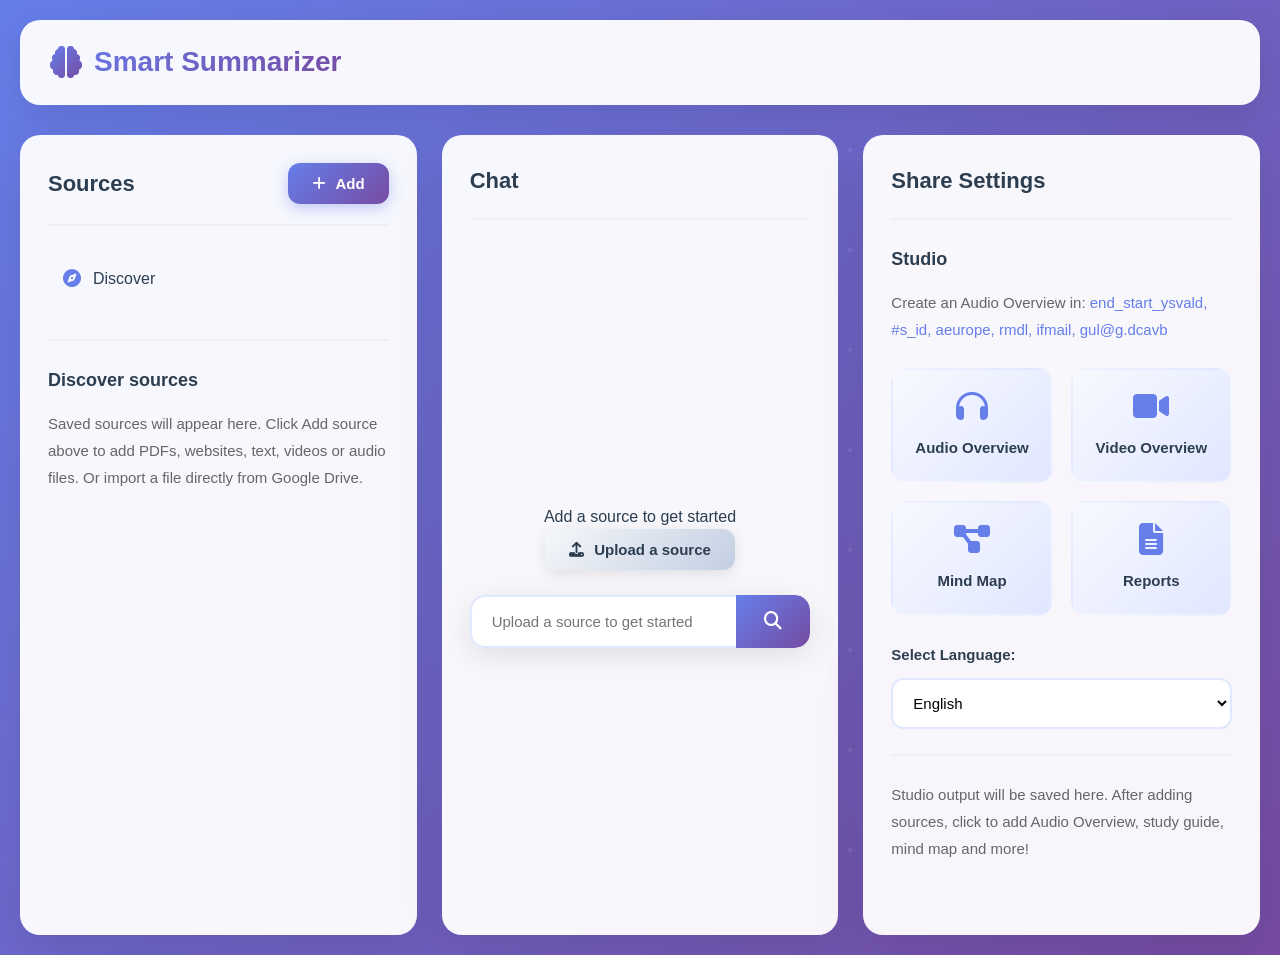
==== templates/next.html @ 2c5bfad3 "first commit" ====
<!DOCTYPE html>
<html lang="en">

<head>
    <meta charset="UTF-8">
    <meta name="viewport" content="width=device-width, initial-scale=1.0">
    <title>Smart Summarizer</title>
    <link rel="stylesheet" href="https://cdnjs.cloudflare.com/ajax/libs/font-awesome/6.4.0/css/all.min.css">
    <link rel="stylesheet" href="/static/style.css">
</head>

<body>
    <div class="header">
        <h1><i class="fas fa-brain"></i> Smart Summarizer</h1>
    </div>
    <div class="main-content">
        <div class="column">
            <div class="column-header">
                <h2>Sources</h2>
                <button class="btn" id="upload-source-btn">
                    <i class="fas fa-plus"></i> Add
                </button>
            </div>
            <ul class="source-list" id="sources-list">
                <li><i class="fas fa-compass"></i> Discover</li>
            </ul>
            <hr>
            <div class="section">
                <h3>Discover sources</h3>
                <div class="section-content">
                    <p>Saved sources will appear here. Click Add source above to add PDFs, websites, text, videos or
                        audio files. Or import a file directly from Google Drive.</p>
                </div>
            </div>
        </div>
        <div class="column">
            <div class="column-header">
                <h2>Chat</h2>
            </div>
            <div class="chat-container" id="chat-container">
                <p id="chat-placeholder">Add a source to get started</p>
                <button class="btn-secondary" id="upload-source-btn-2">
                    <i class="fas fa-upload"></i> Upload a source
                </button>
                <div class="summary-container" id="summary-container">
                    <h3>Summary</h3>
                    <div id="summary-content"></div>
                    <div class="summary-actions">
                        <button class="btn-secondary" id="download-text-btn">
                            <i class="fas fa-download"></i> Download Text
                        </button>
                        <button class="btn-secondary" id="generate-audio-btn">
                            <i class="fas fa-volume-up"></i> Generate Audio
                        </button>
                    </div>
                </div>
                <div class="search-box">
                    <input type="text" class="search-input" id="chat-input" placeholder="Upload a source to get started"
                        disabled>
                    <button class="search-btn" id="send-message-btn" disabled>
                        <i class="fas fa-search"></i>
                    </button>
                </div>
                <div class="chat-messages" id="chat-messages">
                </div>
            </div>
        </div>
        <div class="column">
            <div class="column-header">
                <h2>Share Settings</h2>
            </div>
            <div class="section">
                <h3>Studio</h3>
                <div class="section-content">
                    <p>Create an Audio Overview in: <a href="#" class="link">end_start_ysvald, #s_id, aeurope, rmdl,
                            ifmail, gul@g.dcavb</a></p>
                    <div class="features-grid">
                        <div class="feature-box" data-feature="audio">
                            <i class="fas fa-headphones feature-icon"></i>
                            <span>Audio Overview</span>
                        </div>
                        <div class="feature-box" data-feature="video">
                            <i class="fas fa-video feature-icon"></i>
                            <span>Video Overview</span>
                        </div>
                        <div class="feature-box" data-feature="mindmap">
                            <i class="fas fa-project-diagram feature-icon"></i>
                            <span>Mind Map</span>
                        </div>
                        <div class="feature-box" data-feature="reports">
                            <i class="fas fa-file-alt feature-icon"></i>
                            <span>Reports</span>
                        </div>
                    </div>
                    <div class="language-selector">
                        <label for="languages">Select Language:</label>
                        <select id="languages">
                            <option value="en">English</option>
                            <option value="es">Spanish</option>
                            <option value="fr">French</option>
                            <option value="de">German</option>
                            <option value="zh">Chinese</option>
                            <option value="ja">Japanese</option>
                            <option value="ru">Russian</option>
                            <option value="ar">Arabic</option>
                            <option value="hi">Hindi</option>
                            <option value="pt">Portuguese</option>
                        </select>
                    </div>
                    <hr>
                    <p>Studio output will be saved here. After adding sources, click to add Audio Overview, study guide,
                        mind map and more!</p>
                </div>
            </div>
        </div>
    </div>
    <div class="upload-view" id="upload-view">
        <button class="close-btn" id="close-upload-btn">
            <i class="fas fa-times"></i>
        </button>

        <div class="upload-container">
            <h1 class="upload-title">Create Audio and Video Overviews from <span class="highlight-text">your
                    notes</span></h1>

            <div class="search-section">
                <div class="search-bar-large">
                    <i class="fas fa-search"></i>
                    <input type="text" placeholder="Search the web for new sources" id="web-search-input">
                    <button class="search-submit-btn">
                        <i class="fas fa-arrow-right"></i>
                    </button>
                </div>
                <div class="search-filters">
                    <button class="filter-btn">
                        <i class="fas fa-globe"></i> Web <i class="fas fa-chevron-down"></i>
                    </button>
                    <button class="filter-btn">
                        <i class="fas fa-bolt"></i> Fast research <i class="fas fa-chevron-down"></i>
                    </button>
                </div>
            </div>

            <div class="drop-zone" id="drop-area">
                <p class="drop-text">or drop your files</p>
                <p class="drop-subtext">pdf, images, docs, audio, <span class="link-text">and more</span></p>

                <div class="upload-buttons">
                    <button class="upload-btn" id="file-select-btn">
                        <i class="fas fa-upload"></i> Upload files
                    </button>
                    <button class="upload-btn" data-type="website">
                        <i class="fas fa-link"></i><i class="fab fa-youtube" style="margin-left: 4px;"></i> Websites
                    </button>
                    <button class="upload-btn" data-type="drive">
                        <i class="fab fa-google-drive"></i> Drive
                    </button>
                    <button class="upload-btn" data-type="copied">
                        <i class="fas fa-clipboard"></i> Copied text
                    </button>
                </div>
            </div>

            <input type="file" id="file-input" multiple style="display: none;">

            <div class="language-selector-inline">
                <label for="upload-languages">Language:</label>
                <select id="upload-languages">
                    <option value="en">English</option>
                    <option value="es">Spanish</option>
                    <option value="fr">French</option>
                    <option value="de">German</option>
                    <option value="zh">Chinese</option>
                    <option value="ja">Japanese</option>
                    <option value="ru">Russian</option>
                    <option value="ar">Arabic</option>
                    <option value="hi">Hindi</option>
                    <option value="pt">Portuguese</option>
                </select>
            </div>
        </div>
    </div>
    <div class="toast" id="toast"></div>
    <script>
        const uploadSourceBtn = document.getElementById('upload-source-btn');
        const uploadSourceBtn2 = document.getElementById('upload-source-btn-2');
        const closeUploadBtn = document.getElementById('close-upload-btn');
        const uploadView = document.getElementById('upload-view');
        const mainContent = document.querySelector('.main-content');
        const header = document.querySelector('.header');
        const fileInput = document.getElementById('file-input');
        const fileSelectBtn = document.getElementById('file-select-btn');
        const dropArea = document.getElementById('drop-area');
        const sourcesList = document.getElementById('sources-list');
        const chatInput = document.getElementById('chat-input');
        const sendMessageBtn = document.getElementById('send-message-btn');
        const chatMessages = document.getElementById('chat-messages');
        const chatPlaceholder = document.getElementById('chat-placeholder');
        const toast = document.getElementById('toast');
        const summaryContainer = document.getElementById('summary-container');
        const summaryContent = document.getElementById('summary-content');
        const downloadTextBtn = document.getElementById('download-text-btn');
        const generateAudioBtn = document.getElementById('generate-audio-btn');
        const languageSelector = document.getElementById('languages');
        const uploadLanguageSelector = document.getElementById('upload-languages');
        let sources = [];
        let chatEnabled = false;
        let currentText = '';
        let currentSummary = '';
        const API_BASE_URL = 'http://localhost:5000';
        uploadSourceBtn.addEventListener('click', showUploadView);
        uploadSourceBtn2.addEventListener('click', showUploadView);
        closeUploadBtn.addEventListener('click', hideUploadView);
        fileSelectBtn.addEventListener('click', () => fileInput.click());
        fileInput.addEventListener('change', handleFileUpload);
        sendMessageBtn.addEventListener('click', sendMessage);
        chatInput.addEventListener('keypress', (e) => {
            if (e.key === 'Enter') {
                sendMessage();
            }
        });
        downloadTextBtn.addEventListener('click', downloadSummary);
        generateAudioBtn.addEventListener('click', generateAudioSummary);

        // Language change listener - re-translate summary when language changes
        languageSelector.addEventListener('change', function () {
            if (currentText && currentSummary) {
                const newLanguage = this.value;
                showLoadingDialog('Translating to new language...');

                // Re-generate summary in new language
                fetch(`${API_BASE_URL}/generate_summary`, {
                    method: 'POST',
                    headers: {
                        'Content-Type': 'application/json'
                    },
                    body: JSON.stringify({
                        text: currentText,
                        language: newLanguage
                    })
                })
                    .then(response => response.json())
                    .then(data => {
                        closeLoadingDialog();
                        if (data.success) {
                            currentSummary = data.summary;
                            displaySummary(data.summary);
                            showToast('Summary translated successfully!');
                        } else {
                            showToast('Error translating: ' + data.error);
                        }
                    })
                    .catch(error => {
                        closeLoadingDialog();
                        console.error('Error:', error);
                        showToast('Error translating summary');
                    });
            }
        });

        ['dragenter', 'dragover', 'dragleave', 'drop'].forEach(eventName => {
            dropArea.addEventListener(eventName, preventDefaults, false);
        });
        function preventDefaults(e) {
            e.preventDefault();
            e.stopPropagation();
        }
        ['dragenter', 'dragover'].forEach(eventName => {
            dropArea.addEventListener(eventName, highlight, false);
        });
        ['dragleave', 'drop'].forEach(eventName => {
            dropArea.addEventListener(eventName, unhighlight, false);
        });
        function highlight() {
            dropArea.classList.add('dragover');
        }
        function unhighlight() {
            dropArea.classList.remove('dragover');
        }
        dropArea.addEventListener('drop', handleDrop, false);
        function handleDrop(e) {
            const dt = e.dataTransfer;
            const files = dt.files;
            handleFiles(files);
        }

        // Handle web search functionality
        const webSearchInput = document.getElementById('web-search-input');
        const searchSubmitBtn = document.querySelector('.search-submit-btn');

        function performWebSearch() {
            const query = webSearchInput.value.trim();
            if (query) {
                // Check if it's a URL
                if (query.startsWith('http://') || query.startsWith('https://') || query.includes('.com') || query.includes('.org') || query.includes('youtube.com') || query.includes('youtu.be')) {
                    showToast('Processing URL...');
                    summarizeURL(query);
                    webSearchInput.value = '';
                } else if (currentSummary && currentText) {
                    // If we have a summary, treat as AI question
                    showLoadingDialog('Thinking...');
                    const language = languageSelector.value;

                    fetch(`${API_BASE_URL}/ask_question`, {
                        method: 'POST',
                        headers: {
                            'Content-Type': 'application/json'
                        },
                        body: JSON.stringify({
                            text: currentText,
                            summary: currentSummary,  // Pass summary for faster responses
                            question: query,
                            language: language
                        })
                    })
                        .then(response => response.json())
                        .then(data => {
                            closeLoadingDialog();
                            if (data.success) {
                                // Show answer in a nice dialog
                                showAnswerDialog(query, data.answer);
                            } else {
                                showToast('Error: ' + data.error);
                            }
                        })
                        .catch(error => {
                            closeLoadingDialog();
                            console.error('Error:', error);
                            showToast('Error connecting to server');
                        });

                    webSearchInput.value = '';
                } else {
                    showToast('Please upload a document first, or enter a URL to summarize');
                }
            }
        }

        searchSubmitBtn.addEventListener('click', performWebSearch);
        webSearchInput.addEventListener('keypress', (e) => {
            if (e.key === 'Enter') {
                performWebSearch();
            }
        });

        // Handle filter buttons (Web, Fast research)
        const filterButtons = document.querySelectorAll('.filter-btn');
        let currentFilter = 'web';
        filterButtons.forEach(btn => {
            btn.addEventListener('click', function () {
                const text = this.textContent.toLowerCase();
                if (text.includes('web')) {
                    currentFilter = 'web';
                    showToast('Web search mode activated');
                } else if (text.includes('fast')) {
                    currentFilter = 'fast';
                    showToast('Fast research mode activated');
                }
            });
        });

        // Handle new upload buttons
        const uploadButtons = document.querySelectorAll('.upload-btn[data-type]');
        uploadButtons.forEach(button => {
            button.addEventListener('click', function () {
                const type = this.getAttribute('data-type');

                if (type === 'website') {
                    showInputDialog('Enter Website or YouTube URL', 'https://example.com', (url) => {
                        if (url && url.trim()) {
                            summarizeURL(url.trim());
                        }
                    });
                } else if (type === 'drive') {
                    showToast('Google Drive integration coming soon! Please download and upload the file.');
                } else if (type === 'copied') {
                    showTextAreaDialog('Paste your text here', (text) => {
                        if (text && text.trim()) {
                            processText(text.trim());
                        }
                    });
                }
            });
        });

        const uploadOptions = document.querySelectorAll('.upload-option');
        uploadOptions.forEach(option => {
            option.addEventListener('click', function () {
                const type = this.getAttribute('data-type');

                if (type === 'link' || type === 'website') {
                    showInputDialog('Enter URL', 'https://example.com', (url) => {
                        if (url && url.trim()) {
                            summarizeURL(url.trim());
                        }
                    });
                } else if (type === 'youtube') {
                    showInputDialog('Enter YouTube URL', 'https://www.youtube.com/watch?v=...', (url) => {
                        if (url && url.trim()) {
                            summarizeURL(url.trim());
                        }
                    });
                } else if (type === 'paste' || type === 'copied') {
                    showTextAreaDialog('Paste your text here', (text) => {
                        if (text && text.trim()) {
                            processText(text.trim());
                        }
                    });
                } else if (type === 'drive' || type === 'docs' || type === 'slides') {
                    showToast(`${type.charAt(0).toUpperCase() + type.slice(1)} integration coming soon! For now, please download and upload the file.`);
                } else {
                    showToast(`Selected: ${type.charAt(0).toUpperCase() + type.slice(1)} upload`);
                }
            });
        });
        const featureBoxes = document.querySelectorAll('.feature-box');
        featureBoxes.forEach(box => {
            box.addEventListener('click', function () {
                const feature = this.getAttribute('data-feature');
                if (!currentSummary) {
                    showToast('Please add sources first to use this feature');
                    return;
                }

                const language = languageSelector.value;

                if (feature === 'audio') {
                    generateStudioAudio(currentSummary, language);
                } else if (feature === 'video') {
                    generateStudioVideo(currentSummary, language);
                } else if (feature === 'mindmap') {
                    generateStudioMindmap(currentSummary);
                } else if (feature === 'reports') {
                    generateStudioReport(currentSummary, language);
                }
            });
        });
        function showUploadView() {
            mainContent.style.opacity = '0';
            header.style.opacity = '0';
            setTimeout(() => {
                mainContent.style.display = 'none';
                header.style.display = 'none';
                uploadView.classList.add('active');
            }, 300);
        }
        function hideUploadView() {
            uploadView.classList.remove('active');
            setTimeout(() => {
                mainContent.style.display = 'flex';
                header.style.display = 'flex';
                setTimeout(() => {
                    mainContent.style.opacity = '1';
                    header.style.opacity = '1';
                }, 50);
            }, 300);
        }
        function handleFileUpload(e) {
            const files = e.target.files;
            handleFiles(files);
        }
        function handleFiles(files) {
            if (files.length > 0) {
                for (let i = 0; i < files.length; i++) {
                    const file = files[i];
                    uploadFile(file);
                }
            }
        }
        function uploadFile(file) {
            const formData = new FormData();
            formData.append('file', file);
            formData.append('language', uploadLanguageSelector.value);
            showToast('Uploading and processing file...');
            fetch(`${API_BASE_URL}/upload`, {
                method: 'POST',
                body: formData
            })
                .then(response => response.json())
                .then(data => {
                    if (data.success) {
                        addSource(file.name, file.type, data.text, data.summary);
                        showToast('File processed successfully');
                        hideUploadView();
                    } else {
                        showToast('Error: ' + data.error);
                    }
                })
                .catch(error => {
                    console.error('Error:', error);
                    showToast('Error uploading file');
                });
        }
        function summarizeURL(url) {
            const language = uploadLanguageSelector.value;
            showToast('Processing URL...');
            fetch(`${API_BASE_URL}/summarize_url`, {
                method: 'POST',
                headers: {
                    'Content-Type': 'application/json'
                },
                body: JSON.stringify({ url, language })
            })
                .then(response => response.json())
                .then(data => {
                    if (data.success) {
                        addSource(url, 'website', data.text, data.summary);
                        showToast('URL processed successfully');
                        hideUploadView();
                    } else {
                        showToast('Error: ' + data.error);
                    }
                })
                .catch(error => {
                    console.error('Error:', error);
                    showToast('Error processing URL');
                });
        }
        function processText(text) {
            const language = uploadLanguageSelector.value;
            currentText = text;
            showToast('Processing text...');
            fetch(`${API_BASE_URL}/generate_summary`, {
                method: 'POST',
                headers: {
                    'Content-Type': 'application/json'
                },
                body: JSON.stringify({ text, language })
            })
                .then(response => response.json())
                .then(data => {
                    if (data.success) {
                        addSource('Pasted Text', 'text', text, data.summary);
                        showToast('Text processed successfully');
                        hideUploadView();
                    } else {
                        showToast('Error: ' + data.error);
                    }
                })
                .catch(error => {
                    console.error('Error:', error);
                    showToast('Error processing text');
                });
        }
        function addSource(name, type, text, summary) {
            sources.push({ name, type, text, summary });
            currentText = text;
            currentSummary = summary;
            const li = document.createElement('li');
            li.className = 'source-item';
            let iconClass = 'fas fa-file';
            if (type.includes('pdf')) iconClass = 'fas fa-file-pdf';
            else if (type.includes('text')) iconClass = 'fas fa-file-alt';
            else if (type.includes('audio')) iconClass = 'fas fa-file-audio';
            else if (type.includes('video')) iconClass = 'fas fa-file-video';
            else if (type.includes('image')) iconClass = 'fas fa-file-image';
            else if (type === 'website') iconClass = 'fas fa-globe';
            li.innerHTML = `
                <div class="source-info">
                    <i class="${iconClass}"></i>
                    <span>${name}</span>
                </div>
                <div class="source-actions">
                    <button class="source-action"><i class="fas fa-trash"></i></button>
                </div>
            `;
            sourcesList.insertBefore(li, sourcesList.childNodes[1]);
            if (sources.length === 1) {
                enableChat();
                displaySummary(summary);
            }
            const deleteBtn = li.querySelector('.source-action');
            deleteBtn.addEventListener('click', (e) => {
                e.stopPropagation();
                const index = sources.findIndex(source => source.name === name);
                if (index > -1) {
                    sources.splice(index, 1);
                }
                li.remove();
                if (sources.length === 0) {
                    disableChat();
                    hideSummary();
                }
                showToast('Source removed');
            });
        }
        function displaySummary(summary) {
            summaryContent.textContent = summary;
            summaryContainer.style.display = 'block';
            chatPlaceholder.style.display = 'none';
        }
        function hideSummary() {
            summaryContainer.style.display = 'none';
            chatPlaceholder.style.display = 'block';
        }
        function enableChat() {
            chatEnabled = true;
            chatInput.disabled = false;
            chatInput.placeholder = "Ask something about your sources...";
            sendMessageBtn.disabled = false;
            chatPlaceholder.textContent = "Ask questions about your sources";
        }
        function disableChat() {
            chatEnabled = false;
            chatInput.disabled = true;
            chatInput.placeholder = "Upload a source to get started";
            sendMessageBtn.disabled = true;
            chatPlaceholder.textContent = "Add a source to get started";
            chatMessages.style.display = 'none';
            chatMessages.innerHTML = '';
        }
        function sendMessage() {
            if (!chatEnabled || !chatInput.value.trim()) return;
            const question = chatInput.value.trim();
            chatInput.value = '';
            addMessage(question, 'user');
            const language = languageSelector.value;
            fetch(`${API_BASE_URL}/ask_question`, {
                method: 'POST',
                headers: {
                    'Content-Type': 'application/json'
                },
                body: JSON.stringify({
                    text: currentText,
                    summary: currentSummary,  // Pass summary for faster responses
                    question,
                    language
                })
            })
                .then(response => response.json())
                .then(data => {
                    if (data.success) {
                        addMessage(data.answer, 'ai');
                    } else {
                        addMessage('Error: ' + data.error, 'ai');
                    }
                })
                .catch(error => {
                    console.error('Error:', error);
                    addMessage('Error connecting to server', 'ai');
                });
        }
        function addMessage(text, sender) {
            if (chatMessages.style.display !== 'flex') {
                chatMessages.style.display = 'flex';
            }
            const messageDiv = document.createElement('div');
            messageDiv.className = `message ${sender}-message`;
            messageDiv.textContent = text;
            chatMessages.appendChild(messageDiv);
            chatMessages.scrollTop = chatMessages.scrollHeight;
        }
        function downloadSummary() {
            if (!currentSummary) {
                showToast('No summary available to download');
                return;
            }

            // Create format selector UI
            const formatSelector = document.createElement('div');
            formatSelector.style.cssText = `
                position: fixed;
                top: 50%;
                left: 50%;
                transform: translate(-50%, -50%);
                background: white;
                padding: 30px;
                border-radius: 12px;
                box-shadow: 0 10px 40px rgba(0,0,0,0.3);
                z-index: 10000;
                min-width: 300px;
            `;

            formatSelector.innerHTML = `
                <h3 style="margin: 0 0 20px 0; color: #2c3e50;">Select format (txt, pdf, docx):</h3>
                <div style="display: flex; gap: 10px; flex-direction: column;">
                    <button class="format-btn" data-format="txt" style="padding: 12px; border: 2px solid #4caf50; background: white; border-radius: 6px; cursor: pointer; font-size: 16px; transition: all 0.3s;">TXT</button>
                    <button class="format-btn" data-format="pdf" style="padding: 12px; border: 2px solid #4caf50; background: white; border-radius: 6px; cursor: pointer; font-size: 16px; transition: all 0.3s;">PDF</button>
                    <button class="format-btn" data-format="docx" style="padding: 12px; border: 2px solid #4caf50; background: white; border-radius: 6px; cursor: pointer; font-size: 16px; transition: all 0.3s;">DOCX</button>
                    <button id="cancel-download" style="padding: 12px; border: 2px solid #ccc; background: white; border-radius: 6px; cursor: pointer; font-size: 16px; margin-top: 10px;">Cancel</button>
                </div>
            `;

            document.body.appendChild(formatSelector);

            const formatButtons = formatSelector.querySelectorAll('.format-btn');
            formatButtons.forEach(btn => {
                btn.addEventListener('mouseenter', function () {
                    this.style.background = '#4caf50';
                    this.style.color = 'white';
                });
                btn.addEventListener('mouseleave', function () {
                    this.style.background = 'white';
                    this.style.color = 'black';
                });
                btn.addEventListener('click', function () {
                    const format = this.getAttribute('data-format');
                    document.body.removeChild(formatSelector);
                    performDownload(format);
                });
            });

            document.getElementById('cancel-download').addEventListener('click', function () {
                document.body.removeChild(formatSelector);
            });
        }

        function performDownload(format) {
            showToast(`Generating ${format.toUpperCase()} file...`);

            fetch(`${API_BASE_URL}/download_summary`, {
                method: 'POST',
                headers: {
                    'Content-Type': 'application/json'
                },
                body: JSON.stringify({
                    summary: currentSummary,
                    format: format
                })
            })
                .then(response => response.json())
                .then(data => {
                    if (data.success) {
                        const a = document.createElement('a');
                        a.href = data.download_url;
                        a.download = `summary.${format}`;
                        document.body.appendChild(a);
                        a.click();
                        document.body.removeChild(a);
                        showToast('Summary downloaded successfully');
                    } else {
                        showToast('Error: ' + data.error);
                    }
                })
                .catch(error => {
                    console.error('Error:', error);
                    showToast('Error downloading summary');
                });
        }

        function generateAudioSummary() {
            const language = languageSelector.value;
            if (!currentSummary) {
                showToast('No summary available');
                return;
            }
            generateStudioAudio(currentSummary, language);
        }

        function generateStudioVideo(text, language) {
            showToast('Generating video overview...');

            fetch(`${API_BASE_URL}/studio/video`, {
                method: 'POST',
                headers: {
                    'Content-Type': 'application/json'
                },
                body: JSON.stringify({ text, language })
            })
                .then(response => response.json())
                .then(data => {
                    if (data.success) {
                        // Show preview with download option
                        showImagePreviewDialog('Video Overview', data.video_base64, data.filename);
                        showToast('Video overview generated!');
                    } else {
                        showToast('Error: ' + data.error);
                    }
                })
                .catch(error => {
                    console.error('Error:', error);
                    showToast('Error generating video overview');
                });
        }

        function generateStudioMindmap(text) {
            showToast('Generating mind map...');

            fetch(`${API_BASE_URL}/studio/mindmap`, {
                method: 'POST',
                headers: {
                    'Content-Type': 'application/json'
                },
                body: JSON.stringify({ text })
            })
                .then(response => response.json())
                .then(data => {
                    if (data.success) {
                        // Show preview with download option
                        showImagePreviewDialog('Mind Map', data.mindmap_base64, data.filename);
                        showToast('Mind map generated!');
                    } else {
                        showToast('Error: ' + data.error);
                    }
                })
                .catch(error => {
                    console.error('Error:', error);
                    showToast('Error generating mind map');
                });
        }

        function generateStudioAudio(text, language) {
            showToast('Generating audio overview...');

            fetch(`${API_BASE_URL}/studio/audio`, {
                method: 'POST',
                headers: {
                    'Content-Type': 'application/json'
                },
                body: JSON.stringify({ text, language })
            })
                .then(response => response.json())
                .then(data => {
                    if (data.success) {
                        // Show audio player with download option
                        showAudioPreviewDialog(data.audio_base64, data.filename);
                        showToast('Audio overview generated!');
                    } else {
                        showToast('Error: ' + data.error);
                    }
                })
                .catch(error => {
                    console.error('Error:', error);
                    showToast('Error generating audio overview');
                });
        }

        // Preview dialog for images (video and mindmap)
        function showImagePreviewDialog(title, base64Data, filename) {
            // Remove any existing preview dialogs first
            const existingDialogs = document.querySelectorAll('.preview-dialog');
            existingDialogs.forEach(d => d.remove());

            const dialog = document.createElement('div');
            dialog.className = 'preview-dialog';
            dialog.style.cssText = `
                position: fixed;
                top: 50%;
                left: 50%;
                transform: translate(-50%, -50%);
                background: white;
                padding: 30px;
                border-radius: 16px;
                box-shadow: 0 10px 50px rgba(0, 0, 0, 0.3);
                z-index: 10001;
                max-width: 90%;
                max-height: 90%;
                overflow-y: auto;
            `;

            const uniqueId = Date.now();
            dialog.innerHTML = `
                <div style="text-align: center;">
                    <h2 style="color: #2c3e50; margin-bottom: 20px;">
                        <i class="fas fa-${title.includes('Video') ? 'video' : 'project-diagram'}" style="color: #667eea;"></i> ${title}
                    </h2>
                    <img src="data:image/png;base64,${base64Data}" style="max-width: 100%; max-height: 60vh; border-radius: 8px; box-shadow: 0 4px 12px rgba(0,0,0,0.1);">
                    <div style="margin-top: 20px; display: flex; gap: 12px; justify-content: center;">
                        <button id="download-image-btn-${uniqueId}" style="padding: 12px 24px; border: none; background: linear-gradient(135deg, #667eea 0%, #764ba2 100%); color: white; border-radius: 10px; cursor: pointer; font-size: 15px; font-weight: 600;">
                            <i class="fas fa-download"></i> Download
                        </button>
                        <button id="close-preview-btn-${uniqueId}" style="padding: 12px 24px; border: 2px solid #ccc; background: white; color: #666; border-radius: 10px; cursor: pointer; font-size: 15px; font-weight: 600;">
                            Close
                        </button>
                    </div>
                </div>
            `;

            document.body.appendChild(dialog);

            document.getElementById(`download-image-btn-${uniqueId}`).addEventListener('click', () => {
                downloadBase64File(base64Data, filename, 'image/png');
                showToast('Downloaded successfully!');
            });

            document.getElementById(`close-preview-btn-${uniqueId}`).addEventListener('click', () => {
                document.body.removeChild(dialog);
            });
        }

        // Preview dialog for audio
        function showAudioPreviewDialog(base64Data, filename) {
            // Remove any existing audio dialogs first
            const existingDialogs = document.querySelectorAll('.audio-preview-dialog');
            existingDialogs.forEach(d => {
                const audio = d.querySelector('audio');
                if (audio && audio.src) {
                    URL.revokeObjectURL(audio.src);
                }
                d.remove();
            });

            const dialog = document.createElement('div');
            dialog.className = 'audio-preview-dialog';
            dialog.style.cssText = `
                position: fixed;
                top: 50%;
                left: 50%;
                transform: translate(-50%, -50%);
                background: white;
                padding: 30px;
                border-radius: 16px;
                box-shadow: 0 10px 50px rgba(0, 0, 0, 0.3);
                z-index: 10001;
                min-width: 400px;
            `;

            const audioBlob = base64ToBlob(base64Data, 'audio/mpeg');
            const audioUrl = URL.createObjectURL(audioBlob);

            const uniqueId = Date.now();
            dialog.innerHTML = `
                <div style="text-align: center;">
                    <h2 style="color: #2c3e50; margin-bottom: 20px;">
                        <i class="fas fa-headphones" style="color: #667eea;"></i> Audio Overview
                    </h2>
                    <audio controls style="width: 100%; margin: 20px 0;">
                        <source src="${audioUrl}" type="audio/mpeg">
                        Your browser does not support the audio element.
                    </audio>
                    <div style="margin-top: 20px; display: flex; gap: 12px; justify-content: center;">
                        <button id="download-audio-btn-${uniqueId}" style="padding: 12px 24px; border: none; background: linear-gradient(135deg, #667eea 0%, #764ba2 100%); color: white; border-radius: 10px; cursor: pointer; font-size: 15px; font-weight: 600;">
                            <i class="fas fa-download"></i> Download
                        </button>
                        <button id="close-audio-btn-${uniqueId}" style="padding: 12px 24px; border: 2px solid #ccc; background: white; color: #666; border-radius: 10px; cursor: pointer; font-size: 15px; font-weight: 600;">
                            Close
                        </button>
                    </div>
                </div>
            `;

            document.body.appendChild(dialog);

            document.getElementById(`download-audio-btn-${uniqueId}`).addEventListener('click', () => {
                downloadBase64File(base64Data, filename, 'audio/mpeg');
                showToast('Downloaded successfully!');
            });

            document.getElementById(`close-audio-btn-${uniqueId}`).addEventListener('click', () => {
                URL.revokeObjectURL(audioUrl);
                document.body.removeChild(dialog);
            });
        }

        // Helper function to convert base64 to blob
        function base64ToBlob(base64Data, mimeType) {
            const byteCharacters = atob(base64Data);
            const byteNumbers = new Array(byteCharacters.length);
            for (let i = 0; i < byteCharacters.length; i++) {
                byteNumbers[i] = byteCharacters.charCodeAt(i);
            }
            const byteArray = new Uint8Array(byteNumbers);
            return new Blob([byteArray], { type: mimeType });
        }

        // Helper function to download base64 files
        function downloadBase64File(base64Data, filename, mimeType) {
            const byteCharacters = atob(base64Data);
            const byteNumbers = new Array(byteCharacters.length);
            for (let i = 0; i < byteCharacters.length; i++) {
                byteNumbers[i] = byteCharacters.charCodeAt(i);
            }
            const byteArray = new Uint8Array(byteNumbers);
            const blob = new Blob([byteArray], { type: mimeType });

            const link = document.createElement('a');
            link.href = URL.createObjectURL(blob);
            link.download = filename;
            document.body.appendChild(link);
            link.click();
            document.body.removeChild(link);
            URL.revokeObjectURL(link.href);
        }

        function generateStudioReport(text, language) {
            showToast('Generating report...');

            fetch(`${API_BASE_URL}/studio/report`, {
                method: 'POST',
                headers: {
                    'Content-Type': 'application/json'
                },
                body: JSON.stringify({ text, language })
            })
                .then(response => response.json())
                .then(data => {
                    if (data.success) {
                        // Add to Discover sources section
                        addDiscoverItem('report', data.report_html, 'report.html', data.report_data);
                        showToast('Report saved to Discover sources!');
                    } else {
                        showToast('Error: ' + data.error);
                    }
                })
                .catch(error => {
                    console.error('Error:', error);
                    showToast('Error generating report');
                });
        }

        // Add generated items to Discover sources section
        function addDiscoverItem(type, data, filename, extraData = null) {
            const li = document.createElement('li');
            li.className = 'source-item discover-item';

            let iconClass = 'fas fa-file';
            let displayName = filename;

            if (type === 'audio') {
                iconClass = 'fas fa-headphones';
                displayName = 'Audio Overview';
            } else if (type === 'video') {
                iconClass = 'fas fa-video';
                displayName = 'Video Overview';
            } else if (type === 'mindmap') {
                iconClass = 'fas fa-project-diagram';
                displayName = 'Mind Map';
            } else if (type === 'report') {
                iconClass = 'fas fa-file-alt';
                displayName = 'Report';
            }

            li.innerHTML = `
                <div class="source-info" style="cursor: pointer;">
                    <i class="${iconClass}" style="color: #667eea;"></i>
                    <span>${displayName}</span>
                </div>
                <div class="source-actions">
                    <button class="source-action download-btn" title="Download">
                        <i class="fas fa-download"></i>
                    </button>
                    <button class="source-action delete-btn" title="Delete">
                        <i class="fas fa-trash"></i>
                    </button>
                </div>
            `;

            // Insert after "Discover" item
            const discoverItem = sourcesList.querySelector('li:first-child');
            if (discoverItem.nextSibling) {
                sourcesList.insertBefore(li, discoverItem.nextSibling);
            } else {
                sourcesList.appendChild(li);
            }

            // Click to view/play
            li.querySelector('.source-info').addEventListener('click', () => {
                viewDiscoverItem(type, data, displayName, extraData);
            });

            // Download button
            li.querySelector('.download-btn').addEventListener('click', (e) => {
                e.stopPropagation();
                if (type === 'audio') {
                    downloadBase64File(data, filename, 'audio/mpeg');
                } else if (type === 'video' || type === 'mindmap') {
                    downloadBase64File(data, filename, 'image/png');
                } else if (type === 'report') {
                    downloadReportHTML(data, extraData);
                }
                showToast('Downloaded successfully!');
            });

            // Delete button
            li.querySelector('.delete-btn').addEventListener('click', (e) => {
                e.stopPropagation();
                li.remove();
                showToast('Item removed');
            });
        }

        // View/Play discover items
        function viewDiscoverItem(type, data, title, extraData) {
            const modal = document.createElement('div');
            modal.style.cssText = `
                position: fixed;
                top: 0;
                left: 0;
                width: 100%;
                height: 100%;
                background: rgba(0, 0, 0, 0.7);
                z-index: 10000;
                display: flex;
                align-items: center;
                justify-content: center;
                animation: fadeIn 0.3s ease;
            `;

            const content = document.createElement('div');
            content.style.cssText = `
                background: white;
                padding: 30px;
                border-radius: 16px;
                max-width: 90%;
                max-height: 90%;
                overflow-y: auto;
                position: relative;
            `;

            let innerHTML = `
                <button onclick="this.closest('div[style*=\\'position: fixed\\']').remove()" style="position: absolute; top: 15px; right: 15px; background: none; border: none; font-size: 24px; cursor: pointer; color: #999;">
                    <i class="fas fa-times"></i>
                </button>
                <h2 style="color: #2c3e50; margin-bottom: 20px;">
                    <i class="fas fa-${type === 'audio' ? 'headphones' : type === 'video' ? 'video' : type === 'mindmap' ? 'project-diagram' : 'file-alt'}"></i>
                    ${title}
                </h2>
            `;

            if (type === 'audio') {
                const audioUrl = 'data:audio/mpeg;base64,' + data;
                innerHTML += `
                    <audio controls autoplay style="width: 100%; max-width: 600px;">
                        <source src="${audioUrl}" type="audio/mpeg">
                        Your browser does not support the audio element.
                    </audio>
                `;
            } else if (type === 'video' || type === 'mindmap') {
                const imgUrl = 'data:image/png;base64,' + data;
                innerHTML += `
                    <img src="${imgUrl}" style="max-width: 100%; height: auto; border-radius: 8px;" alt="${title}">
                `;
            } else if (type === 'report') {
                innerHTML += data; // HTML content
            }

            content.innerHTML = innerHTML;
            modal.appendChild(content);
            document.body.appendChild(modal);

            // Close on background click
            modal.addEventListener('click', (e) => {
                if (e.target === modal) {
                    modal.remove();
                }
            });
        }

        function downloadReportHTML(htmlContent, reportData) {
            const blob = new Blob([htmlContent], { type: 'text/html' });
            const link = document.createElement('a');
            link.href = URL.createObjectURL(blob);
            link.download = `report_${Date.now()}.html`;
            document.body.appendChild(link);
            link.click();
            document.body.removeChild(link);
            URL.revokeObjectURL(link.href);
        }

        function displayStudioOutput(type, content, extraData) {
            // Create or get studio output container
            let studioOutput = document.getElementById('studio-output-container');
            if (!studioOutput) {
                studioOutput = document.createElement('div');
                studioOutput.id = 'studio-output-container';
                studioOutput.style.cssText = `
                    position: fixed;
                    top: 50%;
                    left: 50%;
                    transform: translate(-50%, -50%);
                    background: white;
                    padding: 30px;
                    border-radius: 12px;
                    box-shadow: 0 10px 40px rgba(0,0,0,0.3);
                    z-index: 10000;
                    max-width: 90%;
                    max-height: 90%;
                    overflow-y: auto;
                `;
                document.body.appendChild(studioOutput);
            }

            let outputHTML = '';

            if (type === 'audio') {
                outputHTML = `
                    <div style="text-align: center;">
                        <h2 style="color: #2c3e50; margin-bottom: 20px;">
                            <i class="fas fa-headphones" style="color: #4caf50;"></i> Audio Overview
                        </h2>
                        <audio controls style="width: 100%; max-width: 500px; margin: 20px 0;">
                            <source src="${content}" type="audio/mpeg">
                            Your browser does not support the audio element.
                        </audio>
                        <div style="margin-top: 20px;">
                            <a href="${content}" download="audio_overview.mp3" class="btn" style="display: inline-block; text-decoration: none; padding: 10px 20px; background: #4caf50; color: white; border-radius: 6px;">
                                <i class="fas fa-download"></i> Download Audio
                            </a>
                        </div>
                    </div>
                `;
            } else if (type === 'video') {
                outputHTML = `
                    <div style="text-align: center;">
                        <h2 style="color: #2c3e50; margin-bottom: 20px;">
                            <i class="fas fa-video" style="color: #4caf50;"></i> Video Overview
                        </h2>
                        <img src="${content}" style="max-width: 100%; border-radius: 8px; box-shadow: 0 4px 12px rgba(0,0,0,0.1);" alt="Video Overview">
                        ${extraData ? `
                            <div style="margin-top: 20px; text-align: left; max-width: 600px; margin-left: auto; margin-right: auto;">
                                <h3 style="color: #4e7ae7;">Key Points:</h3>
                                <ul style="line-height: 2;">
                                    ${extraData.map(point => `<li>${point}</li>`).join('')}
                                </ul>
                            </div>
                        ` : ''}
                    </div>
                `;
            } else if (type === 'mindmap') {
                outputHTML = `
                    <div style="text-align: center;">
                        <h2 style="color: #2c3e50; margin-bottom: 20px;">
                            <i class="fas fa-project-diagram" style="color: #4caf50;"></i> Mind Map
                        </h2>
                        <img src="${content}?t=${Date.now()}" style="max-width: 100%; border-radius: 8px; box-shadow: 0 4px 12px rgba(0,0,0,0.1);" alt="Mind Map">
                        <div style="margin-top: 20px;">
                            <a href="${content}" download="mindmap.png" class="btn" style="display: inline-block; text-decoration: none; padding: 10px 20px; background: #4caf50; color: white; border-radius: 6px;">
                                <i class="fas fa-download"></i> Download Mind Map
                            </a>
                        </div>
                    </div>
                `;
            } else if (type === 'report') {
                outputHTML = `
                    <div>
                        <div style="display: flex; justify-content: space-between; align-items: center; margin-bottom: 20px;">
                            <h2 style="color: #2c3e50; margin: 0;">
                                <i class="fas fa-file-alt" style="color: #4caf50;"></i> Report
                            </h2>
                            <button onclick="downloadReportPDF()" class="btn" style="padding: 10px 20px; background: #4caf50; color: white; border: none; border-radius: 6px; cursor: pointer;">
                                <i class="fas fa-download"></i> Download PDF
                            </button>
                        </div>
                        <div style="max-height: 500px; overflow-y: auto; border: 1px solid #e0e0e0; border-radius: 8px; padding: 20px;">
                            ${content}
                        </div>
                    </div>
                `;

                // Store report data for PDF download
                window.currentReportData = extraData;
            }

            outputHTML += `
                <div style="text-align: center; margin-top: 30px;">
                    <button onclick="closeStudioOutput()" class="btn-secondary" style="padding: 10px 20px; background: #f0f0f0; color: #555; border: none; border-radius: 6px; cursor: pointer;">
                        Close
                    </button>
                </div>
            `;

            studioOutput.innerHTML = outputHTML;
            studioOutput.style.display = 'block';
        }

        function closeStudioOutput() {
            const studioOutput = document.getElementById('studio-output-container');
            if (studioOutput) {
                studioOutput.style.display = 'none';
            }
        }

        function downloadReportPDF() {
            if (!window.currentReportData) {
                showToast('No report data available');
                return;
            }

            showToast('Generating PDF...');

            fetch(`${API_BASE_URL}/download_report_pdf`, {
                method: 'POST',
                headers: {
                    'Content-Type': 'application/json'
                },
                body: JSON.stringify({
                    text: currentSummary,
                    report_data: window.currentReportData
                })
            })
                .then(response => response.json())
                .then(data => {
                    if (data.success) {
                        const a = document.createElement('a');
                        a.href = data.pdf_url;
                        a.download = 'report.pdf';
                        document.body.appendChild(a);
                        a.click();
                        document.body.removeChild(a);
                        showToast('PDF downloaded successfully');
                    } else {
                        showToast('Error: ' + data.error);
                    }
                })
                .catch(error => {
                    console.error('Error:', error);
                    showToast('Error downloading PDF');
                });
        }

        function showInputDialog(title, placeholder, callback) {
            const dialog = document.createElement('div');
            dialog.style.cssText = `
                position: fixed;
                top: 50%;
                left: 50%;
                transform: translate(-50%, -50%);
                background: white;
                padding: 30px;
                border-radius: 16px;
                box-shadow: 0 10px 50px rgba(0, 0, 0, 0.3);
                z-index: 10001;
                min-width: 400px;
                animation: slideIn 0.3s ease;
            `;

            dialog.innerHTML = `
                <h3 style="margin: 0 0 20px 0; color: #2c3e50; font-size: 20px;">${title}</h3>
                <input type="text" id="dialog-input" placeholder="${placeholder}" style="width: 100%; padding: 14px; border: 2px solid #e0e7ff; border-radius: 10px; font-size: 15px; margin-bottom: 20px;">
                <div style="display: flex; gap: 12px; justify-content: flex-end;">
                    <button id="dialog-cancel" style="padding: 12px 24px; border: 2px solid #ccc; background: white; border-radius: 10px; cursor: pointer; font-size: 15px; font-weight: 600;">Cancel</button>
                    <button id="dialog-ok" style="padding: 12px 24px; border: none; background: linear-gradient(135deg, #667eea 0%, #764ba2 100%); color: white; border-radius: 10px; cursor: pointer; font-size: 15px; font-weight: 600;">OK</button>
                </div>
            `;

            document.body.appendChild(dialog);

            const input = document.getElementById('dialog-input');
            input.focus();

            document.getElementById('dialog-ok').addEventListener('click', () => {
                callback(input.value);
                document.body.removeChild(dialog);
            });

            document.getElementById('dialog-cancel').addEventListener('click', () => {
                document.body.removeChild(dialog);
            });

            input.addEventListener('keypress', (e) => {
                if (e.key === 'Enter') {
                    callback(input.value);
                    document.body.removeChild(dialog);
                }
            });
        }

        function showTextAreaDialog(title, callback) {
            const dialog = document.createElement('div');
            dialog.style.cssText = `
                position: fixed;
                top: 50%;
                left: 50%;
                transform: translate(-50%, -50%);
                background: white;
                padding: 30px;
                border-radius: 16px;
                box-shadow: 0 10px 50px rgba(0, 0, 0, 0.3);
                z-index: 10001;
                min-width: 500px;
                animation: slideIn 0.3s ease;
            `;

            dialog.innerHTML = `
                <h3 style="margin: 0 0 20px 0; color: #2c3e50; font-size: 20px;">${title}</h3>
                <textarea id="dialog-textarea" placeholder="Paste or type your text here..." style="width: 100%; min-height: 200px; padding: 14px; border: 2px solid #e0e7ff; border-radius: 10px; font-size: 15px; margin-bottom: 20px; font-family: inherit; resize: vertical;"></textarea>
                <div style="display: flex; gap: 12px; justify-content: flex-end;">
                    <button id="dialog-cancel" style="padding: 12px 24px; border: 2px solid #ccc; background: white; border-radius: 10px; cursor: pointer; font-size: 15px; font-weight: 600;">Cancel</button>
                    <button id="dialog-ok" style="padding: 12px 24px; border: none; background: linear-gradient(135deg, #667eea 0%, #764ba2 100%); color: white; border-radius: 10px; cursor: pointer; font-size: 15px; font-weight: 600;">Process</button>
                </div>
            `;

            document.body.appendChild(dialog);

            const textarea = document.getElementById('dialog-textarea');
            textarea.focus();

            document.getElementById('dialog-ok').addEventListener('click', () => {
                callback(textarea.value);
                document.body.removeChild(dialog);
            });

            document.getElementById('dialog-cancel').addEventListener('click', () => {
                document.body.removeChild(dialog);
            });
        }

        let loadingDialog = null;

        function showLoadingDialog(message = 'Loading...') {
            if (loadingDialog) return; // Prevent multiple loading dialogs

            loadingDialog = document.createElement('div');
            loadingDialog.style.cssText = `
                position: fixed;
                top: 50%;
                left: 50%;
                transform: translate(-50%, -50%);
                background: white;
                padding: 40px;
                border-radius: 16px;
                box-shadow: 0 10px 50px rgba(0, 0, 0, 0.3);
                z-index: 10002;
                text-align: center;
                animation: fadeIn 0.3s ease;
            `;

            loadingDialog.innerHTML = `
                <div style="display: flex; flex-direction: column; align-items: center; gap: 20px;">
                    <div style="width: 50px; height: 50px; border: 4px solid #f3f3f3; border-top: 4px solid #667eea; border-radius: 50%; animation: spin 1s linear infinite;"></div>
                    <p style="color: #2c3e50; font-size: 16px; margin: 0; font-weight: 600;">${message}</p>
                </div>
                <style>
                    @keyframes spin {
                        0% { transform: rotate(0deg); }
                        100% { transform: rotate(360deg); }
                    }
                </style>
            `;

            document.body.appendChild(loadingDialog);
        }

        function closeLoadingDialog() {
            if (loadingDialog) {
                document.body.removeChild(loadingDialog);
                loadingDialog = null;
            }
        }

        function showAnswerDialog(question, answer) {
            const dialog = document.createElement('div');
            dialog.style.cssText = `
                position: fixed;
                top: 50%;
                left: 50%;
                transform: translate(-50%, -50%);
                background: white;
                padding: 30px;
                border-radius: 16px;
                box-shadow: 0 10px 50px rgba(0, 0, 0, 0.3);
                z-index: 10001;
                min-width: 600px;
                max-width: 800px;
                max-height: 80vh;
                overflow-y: auto;
                animation: slideIn 0.3s ease;
            `;

            dialog.innerHTML = `
                <div style="margin-bottom: 20px;">
                    <h3 style="margin: 0 0 10px 0; color: #667eea; font-size: 18px;">Question:</h3>
                    <p style="color: #2c3e50; font-size: 16px; margin: 0;">${question}</p>
                </div>
                <div style="margin-bottom: 20px;">
                    <h3 style="margin: 0 0 10px 0; color: #667eea; font-size: 18px;">Answer:</h3>
                    <p style="color: #2c3e50; font-size: 15px; line-height: 1.8; margin: 0; white-space: pre-wrap;">${answer}</p>
                </div>
                <div style="display: flex; gap: 12px; justify-content: flex-end;">
                    <button id="dialog-close" style="padding: 12px 24px; border: none; background: linear-gradient(135deg, #667eea 0%, #764ba2 100%); color: white; border-radius: 10px; cursor: pointer; font-size: 15px; font-weight: 600;">Close</button>
                </div>
            `;

            document.body.appendChild(dialog);

            document.getElementById('dialog-close').addEventListener('click', () => {
                document.body.removeChild(dialog);
            });
        }

        function showToast(message) {
            toast.textContent = message;
            toast.classList.add('show');
            setTimeout(() => {
                toast.classList.remove('show');
            }, 3000);
        }
    </script>
</body>

</html>
---- static/style.css ----
* {
    margin: 0;
    padding: 0;
    box-sizing: border-box;
    font-family: -apple-system, BlinkMacSystemFont, 'Segoe UI', Roboto, Oxygen, Ubuntu, Cantarell, 'Open Sans', 'Helvetica Neue', sans-serif;
}

body {
    background: linear-gradient(135deg, #667eea 0%, #764ba2 100%);
    color: #2c3e50;
    line-height: 1.6;
    padding: 20px;
    min-height: 100vh;
    position: relative;
    overflow-x: hidden;
}

body::before {
    content: '';
    position: fixed;
    top: 0;
    left: 0;
    width: 100%;
    height: 100%;
    background: url('data:image/svg+xml,<svg width="100" height="100" xmlns="http://www.w3.org/2000/svg"><circle cx="50" cy="50" r="2" fill="rgba(255,255,255,0.1)"/></svg>');
    pointer-events: none;
    z-index: 0;
}

.header {
    display: flex;
    justify-content: space-between;
    align-items: center;
    margin-bottom: 30px;
    padding: 20px 30px;
    background: rgba(255, 255, 255, 0.95);
    border-radius: 20px;
    box-shadow: 0 10px 40px rgba(0, 0, 0, 0.1);
    backdrop-filter: blur(10px);
    position: relative;
    z-index: 1;
    animation: slideDown 0.6s ease;
}

@keyframes slideDown {
    from {
        opacity: 0;
        transform: translateY(-30px);
    }
    to {
        opacity: 1;
        transform: translateY(0);
    }
}

.header h1 {
    font-size: 28px;
    font-weight: 700;
    background: linear-gradient(135deg, #667eea 0%, #764ba2 100%);
    -webkit-background-clip: text;
    -webkit-text-fill-color: transparent;
    background-clip: text;
    display: flex;
    align-items: center;
    gap: 12px;
}

.header h1 i {
    background: linear-gradient(135deg, #667eea 0%, #764ba2 100%);
    background-clip: text;
    -webkit-background-clip: text;
    -webkit-text-fill-color: transparent;
    font-size: 32px;
    animation: pulse 2s ease-in-out infinite;
}

@keyframes pulse {
    0%, 100% {
        transform: scale(1);
    }
    50% {
        transform: scale(1.1);
    }
}

.main-content {
    display: flex;
    gap: 25px;
    min-height: calc(100vh - 150px);
    position: relative;
    z-index: 1;
    animation: fadeIn 0.8s ease;
}

@keyframes fadeIn {
    from {
        opacity: 0;
    }
    to {
        opacity: 1;
    }
}

.column {
    flex: 1;
    background: rgba(255, 255, 255, 0.95);
    border-radius: 20px;
    padding: 28px;
    box-shadow: 0 15px 50px rgba(0, 0, 0, 0.1);
    display: flex;
    flex-direction: column;
    backdrop-filter: blur(10px);
    transition: all 0.4s cubic-bezier(0.4, 0, 0.2, 1);
    animation: slideUp 0.6s ease;
    animation-fill-mode: both;
}

.column:nth-child(1) {
    animation-delay: 0.1s;
}

.column:nth-child(2) {
    animation-delay: 0.2s;
}

.column:nth-child(3) {
    animation-delay: 0.3s;
}

@keyframes slideUp {
    from {
        opacity: 0;
        transform: translateY(30px);
    }
    to {
        opacity: 1;
        transform: translateY(0);
    }
}

.column:hover {
    transform: translateY(-8px);
    box-shadow: 0 20px 60px rgba(102, 126, 234, 0.3);
}

.column-header {
    display: flex;
    justify-content: space-between;
    align-items: center;
    margin-bottom: 25px;
    padding-bottom: 20px;
    border-bottom: 2px solid #f0f0f0;
}

.column-header h2 {
    font-size: 22px;
    font-weight: 700;
    color: #2c3e50;
    display: flex;
    align-items: center;
    gap: 10px;
}

.btn {
    background: linear-gradient(135deg, #667eea 0%, #764ba2 100%);
    color: white;
    border: none;
    padding: 12px 24px;
    border-radius: 12px;
    cursor: pointer;
    font-weight: 600;
    display: flex;
    align-items: center;
    gap: 10px;
    transition: all 0.3s cubic-bezier(0.4, 0, 0.2, 1);
    font-size: 15px;
    box-shadow: 0 4px 15px rgba(102, 126, 234, 0.4);
}

.btn:hover {
    transform: translateY(-3px) scale(1.05);
    box-shadow: 0 8px 25px rgba(102, 126, 234, 0.6);
}

.btn:active {
    transform: translateY(-1px) scale(1.02);
}

.btn-secondary {
    background: linear-gradient(135deg, #f5f7fa 0%, #c3cfe2 100%);
    color: #2c3e50;
    border: none;
    padding: 12px 24px;
    border-radius: 12px;
    cursor: pointer;
    font-weight: 600;
    display: flex;
    align-items: center;
    gap: 10px;
    transition: all 0.3s cubic-bezier(0.4, 0, 0.2, 1);
    font-size: 15px;
    box-shadow: 0 4px 15px rgba(0, 0, 0, 0.1);
}

.btn-secondary:hover {
    transform: translateY(-3px) scale(1.05);
    box-shadow: 0 8px 25px rgba(0, 0, 0, 0.15);
    background: linear-gradient(135deg, #e0e7ff 0%, #b8c5e0 100%);
}

.btn-secondary:active {
    transform: translateY(-1px) scale(1.02);
}

.section {
    margin-bottom: 30px;
}

.section h3 {
    font-size: 18px;
    margin-bottom: 15px;
    color: #2c3e50;
    font-weight: 700;
}

.section-content {
    color: #666;
    line-height: 1.8;
    font-size: 15px;
}

.section-content p {
    margin-bottom: 15px;
}

hr {
    border: none;
    border-top: 2px solid #f0f0f0;
    margin: 25px 0;
}

.source-list {
    list-style: none;
}

.source-list li {
    padding: 15px;
    display: flex;
    align-items: center;
    gap: 12px;
    cursor: pointer;
    transition: all 0.3s cubic-bezier(0.4, 0, 0.2, 1);
    border-radius: 12px;
    margin-bottom: 8px;
}

.source-list li:hover {
    background: linear-gradient(135deg, #667eea15 0%, #764ba215 100%);
    transform: translateX(8px);
}

.source-list li i {
    color: #667eea;
    font-size: 18px;
}

.features-grid {
    display: grid;
    grid-template-columns: repeat(2, 1fr);
    gap: 18px;
    margin: 25px 0;
}

.feature-box {
    background: linear-gradient(135deg, #f8f9ff 0%, #e0e7ff 100%);
    border-radius: 16px;
    padding: 20px;
    text-align: center;
    cursor: pointer;
    transition: all 0.4s cubic-bezier(0.4, 0, 0.2, 1);
    display: flex;
    flex-direction: column;
    align-items: center;
    gap: 12px;
    border: 2px solid transparent;
    position: relative;
    overflow: hidden;
}

.feature-box::before {
    content: '';
    position: absolute;
    top: 0;
    left: 0;
    width: 100%;
    height: 100%;
    background: linear-gradient(135deg, #667eea 0%, #764ba2 100%);
    opacity: 0;
    transition: opacity 0.4s;
    z-index: 0;
}

.feature-box:hover::before {
    opacity: 1;
}

.feature-box:hover {
    transform: translateY(-8px) scale(1.05);
    box-shadow: 0 15px 40px rgba(102, 126, 234, 0.4);
    border-color: #667eea;
}

.feature-box:hover .feature-icon,
.feature-box:hover span {
    color: white;
    position: relative;
    z-index: 1;
}

.feature-icon {
    font-size: 32px;
    color: #667eea;
    transition: all 0.4s;
    position: relative;
    z-index: 1;
}

.feature-box span {
    font-weight: 600;
    color: #2c3e50;
    transition: all 0.4s;
    position: relative;
    z-index: 1;
}

.search-box {
    display: flex;
    width: 100%;
    max-width: 500px;
    margin-top: 25px;
    box-shadow: 0 8px 30px rgba(0, 0, 0, 0.1);
    border-radius: 15px;
    overflow: hidden;
}

.search-input {
    flex: 1;
    padding: 16px 20px;
    border: 2px solid #e0e7ff;
    border-right: none;
    border-radius: 15px 0 0 15px;
    font-size: 15px;
    transition: all 0.3s;
    background: white;
}

.search-input:focus {
    outline: none;
    border-color: #667eea;
    background: #f8f9ff;
}

.search-btn {
    background: linear-gradient(135deg, #667eea 0%, #764ba2 100%);
    color: white;
    border: none;
    padding: 0 28px;
    border-radius: 0 15px 15px 0;
    cursor: pointer;
    transition: all 0.3s;
    font-size: 18px;
}

.search-btn:hover {
    background: linear-gradient(135deg, #764ba2 0%, #667eea 100%);
}

.upload-view {
    display: none;
    position: fixed;
    top: 0;
    left: 0;
    right: 0;
    bottom: 0;
    background: linear-gradient(135deg, #667eea 0%, #764ba2 100%);
    z-index: 100;
    padding: 40px;
    overflow-y: auto;
    opacity: 0;
    transition: opacity 0.4s ease;
}

.upload-view.active {
    display: block;
    opacity: 1;
}

.upload-header {
    display: flex;
    align-items: center;
    gap: 20px;
    margin-bottom: 40px;
    animation: slideDown 0.6s ease;
}

.upload-header h2 {
    color: white;
    font-size: 32px;
    font-weight: 700;
}

.back-btn {
    background: rgba(255, 255, 255, 0.2);
    border: 2px solid rgba(255, 255, 255, 0.3);
    font-size: 24px;
    cursor: pointer;
    color: white;
    width: 50px;
    height: 50px;
    border-radius: 50%;
    display: flex;
    align-items: center;
    justify-content: center;
    transition: all 0.3s;
    backdrop-filter: blur(10px);
}

.back-btn:hover {
    background: rgba(255, 255, 255, 0.3);
    transform: scale(1.1);
}

.upload-area {
    border: 3px dashed rgba(255, 255, 255, 0.5);
    border-radius: 20px;
    padding: 60px;
    text-align: center;
    margin-bottom: 40px;
    background: rgba(255, 255, 255, 0.1);
    transition: all 0.4s;
    cursor: pointer;
    backdrop-filter: blur(10px);
}

.upload-area:hover, .upload-area.dragover {
    border-color: white;
    background: rgba(255, 255, 255, 0.2);
    transform: scale(1.02);
}

.upload-area i {
    font-size: 64px;
    color: white;
    margin-bottom: 20px;
    animation: bounce 2s ease-in-out infinite;
}

@keyframes bounce {
    0%, 100% {
        transform: translateY(0);
    }
    50% {
        transform: translateY(-15px);
    }
}

.upload-area h3 {
    font-size: 28px;
    margin-bottom: 15px;
    color: white;
    font-weight: 700;
}

.upload-area p {
    color: rgba(255, 255, 255, 0.9);
    margin-bottom: 25px;
    font-size: 16px;
}

.upload-options {
    display: grid;
    grid-template-columns: repeat(auto-fill, minmax(220px, 1fr));
    gap: 25px;
    margin-top: 40px;
}

.upload-option {
    background: rgba(255, 255, 255, 0.95);
    border-radius: 20px;
    padding: 30px;
    text-align: center;
    cursor: pointer;
    transition: all 0.4s cubic-bezier(0.4, 0, 0.2, 1);
    border: 3px solid transparent;
    box-shadow: 0 10px 30px rgba(0, 0, 0, 0.1);
    backdrop-filter: blur(10px);
}

.upload-option:hover {
    transform: translateY(-10px) scale(1.05);
    box-shadow: 0 20px 50px rgba(0, 0, 0, 0.2);
    border-color: white;
    background: white;
}

.upload-icon {
    font-size: 48px;
    color: #667eea;
    margin-bottom: 20px;
    transition: all 0.4s;
}

.upload-option:hover .upload-icon {
    transform: scale(1.2) rotate(5deg);
}

.upload-option h4 {
    font-size: 18px;
    margin-bottom: 10px;
    color: #2c3e50;
    font-weight: 700;
}

.toast {
    position: fixed;
    bottom: 30px;
    right: 30px;
    background: linear-gradient(135deg, #2c3e50 0%, #34495e 100%);
    color: white;
    padding: 18px 28px;
    border-radius: 15px;
    box-shadow: 0 10px 40px rgba(0, 0, 0, 0.3);
    opacity: 0;
    transform: translateY(20px);
    transition: all 0.4s cubic-bezier(0.4, 0, 0.2, 1);
    z-index: 10000;
    font-weight: 500;
}

.toast.show {
    opacity: 1;
    transform: translateY(0);
}

.summary-container {
    display: none;
    margin-top: 25px;
    padding: 25px;
    background: linear-gradient(135deg, #f8f9ff 0%, #e0e7ff 100%);
    border-radius: 16px;
    max-height: 350px;
    overflow-y: auto;
    border: 2px solid #667eea;
    box-shadow: 0 8px 30px rgba(102, 126, 234, 0.2);
}

.summary-container h3 {
    color: #667eea;
    margin-bottom: 15px;
    font-size: 20px;
}

.summary-actions {
    display: flex;
    gap: 12px;
    margin-top: 20px;
    flex-wrap: wrap;
}

.message {
    padding: 16px 20px;
    border-radius: 20px;
    max-width: 80%;
    line-height: 1.6;
    animation: messageSlide 0.4s ease;
    box-shadow: 0 4px 15px rgba(0, 0, 0, 0.1);
}

@keyframes messageSlide {
    from {
        opacity: 0;
        transform: translateY(10px);
    }
    to {
        opacity: 1;
        transform: translateY(0);
    }
}

.user-message {
    background: linear-gradient(135deg, #667eea 0%, #764ba2 100%);
    color: white;
    align-self: flex-end;
    border-bottom-right-radius: 6px;
}

.ai-message {
    background: #f8f9ff;
    color: #2c3e50;
    align-self: flex-start;
    border-bottom-left-radius: 6px;
    border: 2px solid #e0e7ff;
}

.source-item {
    display: flex;
    align-items: center;
    justify-content: space-between;
    padding: 15px;
    border-radius: 12px;
    margin-bottom: 10px;
    background: linear-gradient(135deg, #f8f9ff 0%, #e0e7ff 100%);
    transition: all 0.3s;
    border: 2px solid transparent;
}

.source-item:hover {
    background: linear-gradient(135deg, #e0e7ff 0%, #f8f9ff 100%);
    transform: translateX(5px);
    border-color: #667eea;
}

.source-info {
    display: flex;
    align-items: center;
    gap: 12px;
}

.source-info i {
    color: #667eea;
    font-size: 20px;
}

.source-action {
    background: none;
    border: none;
    cursor: pointer;
    color: #999;
    transition: all 0.3s;
    padding: 8px;
    border-radius: 8px;
}

.source-action:hover {
    color: #e74c3c;
    background: rgba(231, 76, 60, 0.1);
}

.language-selector {
    margin: 20px 0;
    text-align: left;
}

.language-selector label {
    display: block;
    margin-bottom: 10px;
    font-weight: 600;
    color: #2c3e50;
}

select {
    width: 100%;
    padding: 14px 16px;
    border-radius: 12px;
    border: 2px solid #e0e7ff;
    font-size: 15px;
    background: white;
    transition: all 0.3s;
    cursor: pointer;
    font-weight: 500;
}

select:focus {
    outline: none;
    border-color: #667eea;
    background: #f8f9ff;
}

.chat-messages {
    display: none;
    flex-direction: column;
    gap: 18px;
    margin-top: 25px;
    width: 100%;
    max-height: 350px;
    overflow-y: auto;
    padding: 15px;
}

.chat-container {
    flex: 1;
    display: flex;
    flex-direction: column;
    justify-content: center;
    align-items: center;
    text-align: center;
    padding: 20px 0;
}

.link {
    color: #667eea;
    text-decoration: none;
    transition: all 0.3s;
    font-weight: 500;
}

.link:hover {
    text-decoration: underline;
    color: #764ba2;
}

.spinner {
    border: 4px solid rgba(255, 255, 255, 0.3);
    border-top: 4px solid #667eea;
    border-radius: 50%;
    width: 40px;
    height: 40px;
    animation: spin 1s linear infinite;
    margin: 0 auto;
}

@keyframes spin {
    0% { transform: rotate(0deg); }
    100% { transform: rotate(360deg); }
}

::-webkit-scrollbar {
    width: 10px;
    height: 10px;
}

::-webkit-scrollbar-track {
    background: #f1f1f1;
    border-radius: 10px;
}

::-webkit-scrollbar-thumb {
    background: linear-gradient(135deg, #667eea 0%, #764ba2 100%);
    border-radius: 10px;
}

::-webkit-scrollbar-thumb:hover {
    background: linear-gradient(135deg, #764ba2 0%, #667eea 100%);
}

@media (max-width: 1024px) {
    .main-content {
        flex-direction: column;
    }
    
    .features-grid {
        grid-template-columns: 1fr;
    }
    
    .column {
        animation-delay: 0s !important;
    }
}


@keyframes slideIn {
    from {
        opacity: 0;
        transform: translate(-50%, -45%);
    }
    to {
        opacity: 1;
        transform: translate(-50%, -50%);
    }
}

/* Dialog overlay */
.dialog-overlay {
    position: fixed;
    top: 0;
    left: 0;
    width: 100%;
    height: 100%;
    background: rgba(0, 0, 0, 0.5);
    z-index: 10000;
    backdrop-filter: blur(5px);
}


/* New Upload View Design */
.upload-container {
    max-width: 1000px;
    margin: 0 auto;
    padding: 60px 40px;
    text-align: center;
}

.close-btn {
    position: absolute;
    top: 30px;
    right: 30px;
    background: rgba(0, 0, 0, 0.1);
    border: none;
    width: 45px;
    height: 45px;
    border-radius: 50%;
    cursor: pointer;
    display: flex;
    align-items: center;
    justify-content: center;
    font-size: 20px;
    color: #666;
    transition: all 0.3s;
}

.close-btn:hover {
    background: rgba(0, 0, 0, 0.15);
    transform: scale(1.1);
}

.upload-title {
    font-size: 48px;
    font-weight: 400;
    color: #2c3e50;
    margin-bottom: 40px;
    line-height: 1.3;
}

.highlight-text {
    color: #2c3e50;
    font-weight: 500;
}

.search-section {
    margin-bottom: 50px;
}

.search-bar-large {
    display: flex;
    align-items: center;
    background: white;
    border: 2px solid #e0e7ff;
    border-radius: 50px;
    padding: 8px 8px 8px 24px;
    max-width: 800px;
    margin: 0 auto 15px;
    box-shadow: 0 4px 20px rgba(0, 0, 0, 0.08);
    transition: all 0.3s;
}

.search-bar-large:focus-within {
    border-color: #667eea;
    box-shadow: 0 6px 30px rgba(102, 126, 234, 0.2);
}

.search-bar-large i.fa-search {
    color: #999;
    font-size: 18px;
    margin-right: 15px;
}

.search-bar-large input {
    flex: 1;
    border: none;
    outline: none;
    font-size: 16px;
    color: #2c3e50;
    background: transparent;
}

.search-bar-large input::placeholder {
    color: #999;
}

.search-submit-btn {
    background: linear-gradient(135deg, #667eea 0%, #764ba2 100%);
    border: none;
    width: 45px;
    height: 45px;
    border-radius: 50%;
    display: flex;
    align-items: center;
    justify-content: center;
    color: white;
    cursor: pointer;
    transition: all 0.3s;
}

.search-submit-btn:hover {
    transform: scale(1.1);
    box-shadow: 0 4px 15px rgba(102, 126, 234, 0.4);
}

.search-filters {
    display: flex;
    gap: 12px;
    justify-content: center;
}

.filter-btn {
    background: white;
    border: 1px solid #e0e0e0;
    padding: 10px 20px;
    border-radius: 25px;
    font-size: 14px;
    color: #666;
    cursor: pointer;
    display: flex;
    align-items: center;
    gap: 8px;
    transition: all 0.3s;
}

.filter-btn:hover {
    border-color: #667eea;
    color: #667eea;
    background: #f8f9ff;
}

.filter-btn i {
    font-size: 14px;
}

.drop-zone {
    background: #f8f9ff;
    border: 2px dashed #d0d7ff;
    border-radius: 20px;
    padding: 60px 40px;
    margin-bottom: 30px;
    transition: all 0.3s;
}

.drop-zone.dragover {
    border-color: #667eea;
    background: #f0f4ff;
}

.drop-text {
    font-size: 20px;
    color: #666;
    margin-bottom: 8px;
}

.drop-subtext {
    font-size: 15px;
    color: #999;
    margin-bottom: 30px;
}

.link-text {
    color: #667eea;
    text-decoration: underline;
    cursor: pointer;
}

.upload-buttons {
    display: flex;
    gap: 15px;
    justify-content: center;
    flex-wrap: wrap;
}

.upload-btn {
    background: white;
    border: 1px solid #e0e0e0;
    padding: 12px 24px;
    border-radius: 25px;
    font-size: 15px;
    color: #2c3e50;
    cursor: pointer;
    display: flex;
    align-items: center;
    gap: 8px;
    transition: all 0.3s;
    font-weight: 500;
}

.upload-btn:hover {
    border-color: #667eea;
    background: #f8f9ff;
    transform: translateY(-2px);
    box-shadow: 0 4px 12px rgba(0, 0, 0, 0.1);
}

.upload-btn i {
    font-size: 16px;
    color: #667eea;
}

.language-selector-inline {
    display: flex;
    align-items: center;
    justify-content: center;
    gap: 12px;
    margin-top: 20px;
}

.language-selector-inline label {
    font-size: 14px;
    color: #666;
    font-weight: 500;
}

.language-selector-inline select {
    padding: 8px 16px;
    border: 1px solid #e0e0e0;
    border-radius: 8px;
    font-size: 14px;
    background: white;
    cursor: pointer;
    color: #2c3e50;
}
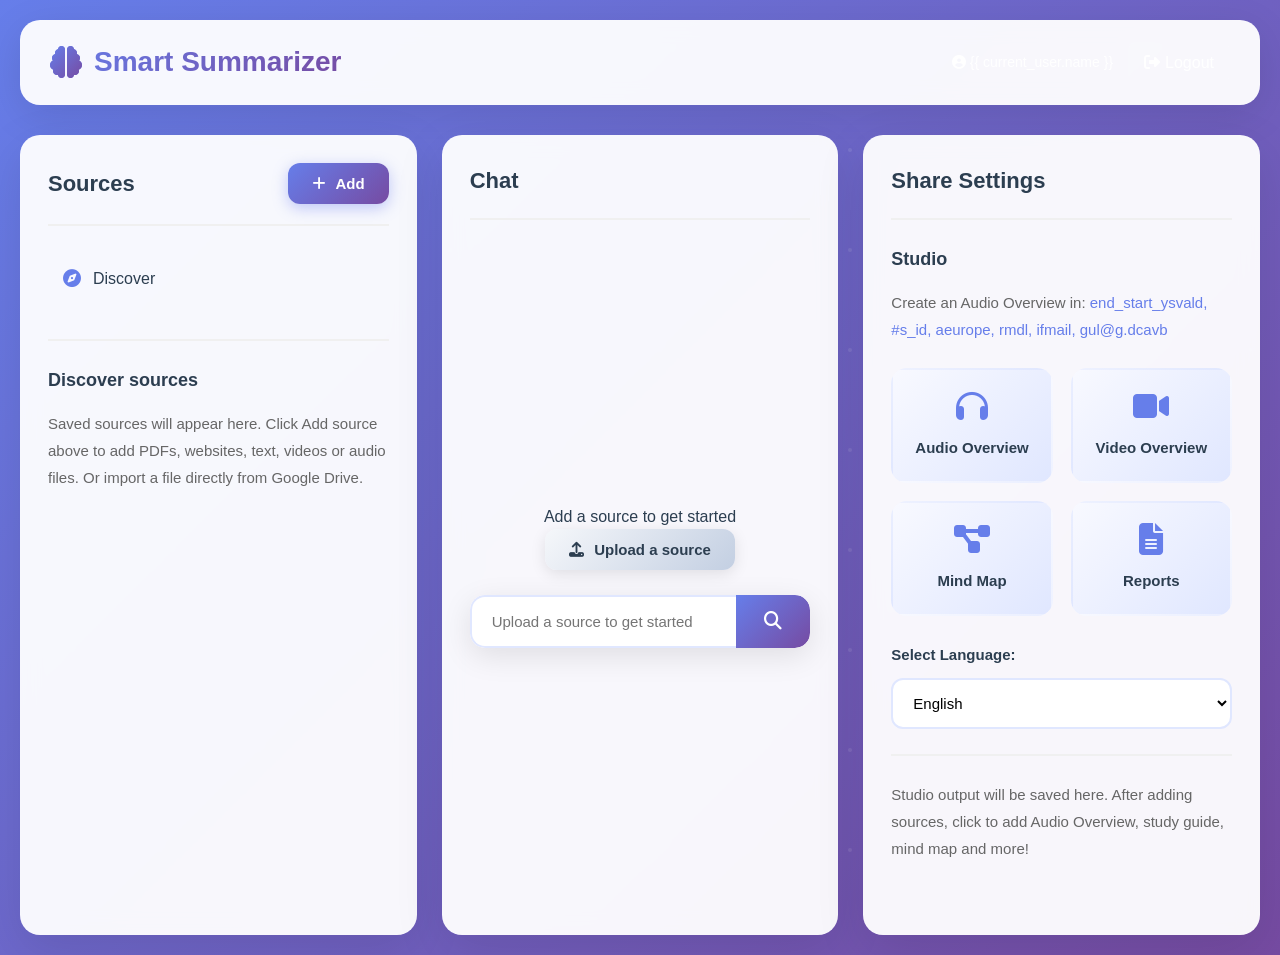
==== commit c812db70: "Fix session auth, mind map, share settings, login redirect and studio routes" ====
--- a/templates/next.html
+++ b/templates/next.html
@@ -12,6 +12,17 @@
 <body>
     <div class="header">
         <h1><i class="fas fa-brain"></i> Smart Summarizer</h1>
+        <div style="display: flex; align-items: center; gap: 15px;">
+            <span style="color: white; font-size: 14px;">
+                <i class="fas fa-user-circle"></i> {{ current_user.name }}
+            </span>
+            <a href="/logout"
+                style="color: white; text-decoration: none; padding: 8px 16px; background: rgba(255,255,255,0.1); border-radius: 8px; transition: all 0.3s; display: flex; align-items: center; gap: 5px;"
+                onmouseover="this.style.background='rgba(255,255,255,0.2)'"
+                onmouseout="this.style.background='rgba(255,255,255,0.1)'">
+                <i class="fas fa-sign-out-alt"></i> Logout
+            </a>
+        </div>
     </div>
     <div class="main-content">
         <div class="column">
@@ -60,6 +71,9 @@
                     <button class="search-btn" id="send-message-btn" disabled>
                         <i class="fas fa-search"></i>
                     </button>
+                </div>
+                <div class="suggestions-container" id="suggestions-container">
+                    <!-- Smart suggestions will appear here -->
                 </div>
                 <div class="chat-messages" id="chat-messages">
                 </div>
@@ -161,7 +175,8 @@
                 </div>
             </div>
 
-            <input type="file" id="file-input" multiple style="display: none;">
+            <input type="file" id="file-input" multiple accept=".pdf,.txt,.md,.docx,.doc,.jpg,.jpeg,.png"
+                style="display: none;">
 
             <div class="language-selector-inline">
                 <label for="upload-languages">Language:</label>
@@ -203,15 +218,36 @@
         const generateAudioBtn = document.getElementById('generate-audio-btn');
         const languageSelector = document.getElementById('languages');
         const uploadLanguageSelector = document.getElementById('upload-languages');
+        const suggestionsContainer = document.getElementById('suggestions-container');
         let sources = [];
         let chatEnabled = false;
         let currentText = '';
         let currentSummary = '';
-        const API_BASE_URL = 'http://localhost:5000';
+        let conversationHistory = [];
+
+        // Helper function for authenticated fetch - always use relative URLs + credentials
+        function authFetch(url, options = {}) {
+            options.credentials = 'same-origin';
+            // Strip absolute base if accidentally passed
+            url = url.replace(/^https?:\/\/[^\/]+/, '');
+            return fetch(url, options).then(response => {
+                if (response.status === 401 || response.redirected) {
+                    window.location.href = '/login';
+                    return Promise.reject('Redirected to login');
+                }
+                return response;
+            });
+        }
+        const API_BASE_URL = '';
         uploadSourceBtn.addEventListener('click', showUploadView);
         uploadSourceBtn2.addEventListener('click', showUploadView);
         closeUploadBtn.addEventListener('click', hideUploadView);
-        fileSelectBtn.addEventListener('click', () => fileInput.click());
+
+        // Optimize file input - trigger immediately
+        fileSelectBtn.addEventListener('click', () => {
+            fileInput.click();
+        });
+
         fileInput.addEventListener('change', handleFileUpload);
         sendMessageBtn.addEventListener('click', sendMessage);
         chatInput.addEventListener('keypress', (e) => {
@@ -229,7 +265,7 @@
                 showLoadingDialog('Translating to new language...');
 
                 // Re-generate summary in new language
-                fetch(`${API_BASE_URL}/generate_summary`, {
+                authFetch(`${API_BASE_URL}/generate_summary`, {
                     method: 'POST',
                     headers: {
                         'Content-Type': 'application/json'
@@ -303,6 +339,7 @@
 
                     fetch(`${API_BASE_URL}/ask_question`, {
                         method: 'POST',
+                        credentials: 'same-origin',
                         headers: {
                             'Content-Type': 'application/json'
                         },
@@ -313,7 +350,10 @@
                             language: language
                         })
                     })
-                        .then(response => response.json())
+                        .then(response => {
+                            if (response.status === 401 || response.redirected) { window.location.href = '/login'; return Promise.reject(); }
+                            return response.json();
+                        })
                         .then(data => {
                             closeLoadingDialog();
                             if (data.success) {
@@ -436,25 +476,20 @@
             });
         });
         function showUploadView() {
-            mainContent.style.opacity = '0';
-            header.style.opacity = '0';
-            setTimeout(() => {
-                mainContent.style.display = 'none';
-                header.style.display = 'none';
-                uploadView.classList.add('active');
-            }, 300);
+            uploadView.classList.add('active');
+            document.body.style.overflow = 'hidden'; // Prevent background scrolling
         }
         function hideUploadView() {
             uploadView.classList.remove('active');
-            setTimeout(() => {
-                mainContent.style.display = 'flex';
-                header.style.display = 'flex';
-                setTimeout(() => {
-                    mainContent.style.opacity = '1';
-                    header.style.opacity = '1';
-                }, 50);
-            }, 300);
-        }
+            document.body.style.overflow = 'auto'; // Re-enable scrolling
+        }
+
+        // Close modal when clicking outside the upload container
+        uploadView.addEventListener('click', function (e) {
+            if (e.target === uploadView) {
+                hideUploadView();
+            }
+        });
         function handleFileUpload(e) {
             const files = e.target.files;
             handleFiles(files);
@@ -471,24 +506,31 @@
             const formData = new FormData();
             formData.append('file', file);
             formData.append('language', uploadLanguageSelector.value);
-            showToast('Uploading and processing file...');
-            fetch(`${API_BASE_URL}/upload`, {
+
+            // Show immediate feedback
+            showLoadingDialog('Processing file...');
+            hideUploadView();
+
+            authFetch(`${API_BASE_URL}/upload`, {
                 method: 'POST',
                 body: formData
             })
                 .then(response => response.json())
                 .then(data => {
+                    closeLoadingDialog();
                     if (data.success) {
                         addSource(file.name, file.type, data.text, data.summary);
-                        showToast('File processed successfully');
-                        hideUploadView();
+                        showToast('✓ File processed successfully');
                     } else {
                         showToast('Error: ' + data.error);
                     }
                 })
                 .catch(error => {
-                    console.error('Error:', error);
-                    showToast('Error uploading file');
+                    closeLoadingDialog();
+                    if (error !== 'Redirected to login') {
+                        console.error('Error:', error);
+                        showToast('Error uploading file');
+                    }
                 });
         }
         function summarizeURL(url) {
@@ -496,13 +538,21 @@
             showToast('Processing URL...');
             fetch(`${API_BASE_URL}/summarize_url`, {
                 method: 'POST',
+                credentials: 'same-origin',
                 headers: {
                     'Content-Type': 'application/json'
                 },
                 body: JSON.stringify({ url, language })
             })
-                .then(response => response.json())
+                .then(response => {
+                    if (response.status === 401 || response.redirected) {
+                        window.location.href = '/login';
+                        return;
+                    }
+                    return response.json();
+                })
                 .then(data => {
+                    if (!data) return;
                     if (data.success) {
                         addSource(url, 'website', data.text, data.summary);
                         showToast('URL processed successfully');
@@ -522,13 +572,21 @@
             showToast('Processing text...');
             fetch(`${API_BASE_URL}/generate_summary`, {
                 method: 'POST',
+                credentials: 'same-origin',
                 headers: {
                     'Content-Type': 'application/json'
                 },
                 body: JSON.stringify({ text, language })
             })
-                .then(response => response.json())
+                .then(response => {
+                    if (response.status === 401 || response.redirected) {
+                        window.location.href = '/login';
+                        return;
+                    }
+                    return response.json();
+                })
                 .then(data => {
+                    if (!data) return;
                     if (data.success) {
                         addSource('Pasted Text', 'text', text, data.summary);
                         showToast('Text processed successfully');
@@ -588,10 +646,67 @@
             summaryContent.textContent = summary;
             summaryContainer.style.display = 'block';
             chatPlaceholder.style.display = 'none';
+            // Generate initial suggestions based on summary
+            generateSuggestions();
         }
         function hideSummary() {
             summaryContainer.style.display = 'none';
             chatPlaceholder.style.display = 'block';
+            suggestionsContainer.classList.remove('show');
+        }
+
+        // Generate smart suggestions based on summary and conversation
+        function generateSuggestions() {
+            const suggestions = [];
+
+            if (conversationHistory.length === 0) {
+                // Initial suggestions after summary
+                suggestions.push('Give me a simple conclusion');
+                suggestions.push('What are the key points?');
+                suggestions.push('Explain this in simpler terms');
+                suggestions.push('What are the main takeaways?');
+            } else {
+                // Dynamic suggestions based on conversation
+                const lastQuestion = conversationHistory[conversationHistory.length - 1]?.question || '';
+
+                if (lastQuestion.toLowerCase().includes('key') || lastQuestion.toLowerCase().includes('point')) {
+                    suggestions.push('Tell me more details');
+                    suggestions.push('Give examples');
+                    suggestions.push('What else is important?');
+                } else if (lastQuestion.toLowerCase().includes('explain') || lastQuestion.toLowerCase().includes('what')) {
+                    suggestions.push('Can you simplify that?');
+                    suggestions.push('Give me an example');
+                    suggestions.push('What does this mean?');
+                } else {
+                    suggestions.push('Summarize this briefly');
+                    suggestions.push('What are the implications?');
+                    suggestions.push('Tell me more');
+                }
+
+                suggestions.push('Start over with new question');
+            }
+
+            displaySuggestions(suggestions);
+        }
+
+        // Display suggestion chips
+        function displaySuggestions(suggestions) {
+            suggestionsContainer.innerHTML = '';
+
+            suggestions.forEach(suggestion => {
+                const chip = document.createElement('div');
+                chip.className = 'suggestion-chip';
+                chip.textContent = suggestion;
+                chip.addEventListener('click', () => {
+                    chatInput.value = suggestion;
+                    chatInput.focus();
+                    // Auto-send the suggestion
+                    setTimeout(() => sendMessage(), 100);
+                });
+                suggestionsContainer.appendChild(chip);
+            });
+
+            suggestionsContainer.classList.add('show');
         }
         function enableChat() {
             chatEnabled = true;
@@ -614,8 +729,12 @@
             const question = chatInput.value.trim();
             chatInput.value = '';
             addMessage(question, 'user');
+
+            // Store in conversation history
+            conversationHistory.push({ question, answer: null });
+
             const language = languageSelector.value;
-            fetch(`${API_BASE_URL}/ask_question`, {
+            authFetch(`${API_BASE_URL}/ask_question`, {
                 method: 'POST',
                 headers: {
                     'Content-Type': 'application/json'
@@ -631,6 +750,10 @@
                 .then(data => {
                     if (data.success) {
                         addMessage(data.answer, 'ai');
+                        // Update conversation history with answer
+                        conversationHistory[conversationHistory.length - 1].answer = data.answer;
+                        // Generate new suggestions based on this Q&A
+                        generateSuggestions();
                     } else {
                         addMessage('Error: ' + data.error, 'ai');
                     }
@@ -648,7 +771,13 @@
             messageDiv.className = `message ${sender}-message`;
             messageDiv.textContent = text;
             chatMessages.appendChild(messageDiv);
-            chatMessages.scrollTop = chatMessages.scrollHeight;
+            // Smooth scroll with requestAnimationFrame for better performance
+            requestAnimationFrame(() => {
+                chatMessages.scrollTo({
+                    top: chatMessages.scrollHeight,
+                    behavior: 'smooth'
+                });
+            });
         }
         function downloadSummary() {
             if (!currentSummary) {
@@ -708,7 +837,7 @@
         function performDownload(format) {
             showToast(`Generating ${format.toUpperCase()} file...`);
 
-            fetch(`${API_BASE_URL}/download_summary`, {
+            authFetch(`${API_BASE_URL}/download_summary`, {
                 method: 'POST',
                 headers: {
                     'Content-Type': 'application/json'
@@ -750,7 +879,7 @@
         function generateStudioVideo(text, language) {
             showToast('Generating video overview...');
 
-            fetch(`${API_BASE_URL}/studio/video`, {
+            authFetch(`${API_BASE_URL}/studio/video`, {
                 method: 'POST',
                 headers: {
                     'Content-Type': 'application/json'
@@ -776,7 +905,7 @@
         function generateStudioMindmap(text) {
             showToast('Generating mind map...');
 
-            fetch(`${API_BASE_URL}/studio/mindmap`, {
+            authFetch(`${API_BASE_URL}/studio/mindmap`, {
                 method: 'POST',
                 headers: {
                     'Content-Type': 'application/json'
@@ -802,7 +931,7 @@
         function generateStudioAudio(text, language) {
             showToast('Generating audio overview...');
 
-            fetch(`${API_BASE_URL}/studio/audio`, {
+            authFetch(`${API_BASE_URL}/studio/audio`, {
                 method: 'POST',
                 headers: {
                     'Content-Type': 'application/json'
@@ -975,7 +1104,7 @@
         function generateStudioReport(text, language) {
             showToast('Generating report...');
 
-            fetch(`${API_BASE_URL}/studio/report`, {
+            authFetch(`${API_BASE_URL}/studio/report`, {
                 method: 'POST',
                 headers: {
                     'Content-Type': 'application/json'
@@ -1268,7 +1397,7 @@
 
             showToast('Generating PDF...');
 
-            fetch(`${API_BASE_URL}/download_report_pdf`, {
+            authFetch(`${API_BASE_URL}/download_report_pdf`, {
                 method: 'POST',
                 headers: {
                     'Content-Type': 'application/json'
--- a/static/style.css
+++ b/static/style.css
@@ -382,16 +382,19 @@
     left: 0;
     right: 0;
     bottom: 0;
-    background: linear-gradient(135deg, #667eea 0%, #764ba2 100%);
+    background: rgba(0, 0, 0, 0.7);
+    backdrop-filter: blur(5px);
     z-index: 100;
-    padding: 40px;
+    padding: 20px;
     overflow-y: auto;
     opacity: 0;
-    transition: opacity 0.4s ease;
+    transition: opacity 0.3s ease;
+    align-items: center;
+    justify-content: center;
 }
 
 .upload-view.active {
-    display: block;
+    display: flex;
     opacity: 1;
 }
 
@@ -685,6 +688,8 @@
     max-height: 350px;
     overflow-y: auto;
     padding: 15px;
+    scroll-behavior: smooth;
+    will-change: scroll-position;
 }
 
 .chat-container {
@@ -784,33 +789,53 @@
 
 /* New Upload View Design */
 .upload-container {
-    max-width: 1000px;
-    margin: 0 auto;
-    padding: 60px 40px;
+    max-width: 900px;
+    width: 100%;
+    background: white;
+    border-radius: 24px;
+    padding: 50px 40px;
     text-align: center;
+    box-shadow: 0 20px 60px rgba(0, 0, 0, 0.3);
+    position: relative;
+    max-height: 90vh;
+    overflow-y: auto;
+    animation: slideIn 0.3s ease;
+}
+
+@keyframes slideIn {
+    from {
+        transform: translateY(-50px);
+        opacity: 0;
+    }
+    to {
+        transform: translateY(0);
+        opacity: 1;
+    }
 }
 
 .close-btn {
     position: absolute;
-    top: 30px;
-    right: 30px;
+    top: 20px;
+    right: 20px;
+    background: rgba(0, 0, 0, 0.05);
+    border: none;
+    width: 40px;
+    height: 40px;
+    border-radius: 50%;
+    cursor: pointer;
+    display: flex;
+    align-items: center;
+    justify-content: center;
+    font-size: 18px;
+    color: #666;
+    transition: all 0.3s;
+    z-index: 10;
+}
+
+.close-btn:hover {
     background: rgba(0, 0, 0, 0.1);
-    border: none;
-    width: 45px;
-    height: 45px;
-    border-radius: 50%;
-    cursor: pointer;
-    display: flex;
-    align-items: center;
-    justify-content: center;
-    font-size: 20px;
-    color: #666;
-    transition: all 0.3s;
-}
-
-.close-btn:hover {
-    background: rgba(0, 0, 0, 0.15);
     transform: scale(1.1);
+    color: #333;
 }
 
 .upload-title {
@@ -1005,3 +1030,43 @@
     cursor: pointer;
     color: #2c3e50;
 }
+
+/* Smart Suggestions */
+.suggestions-container {
+    display: none;
+    flex-wrap: wrap;
+    gap: 8px;
+    margin-top: 12px;
+    padding: 0 5px;
+    animation: fadeIn 0.3s ease;
+}
+
+.suggestions-container.show {
+    display: flex;
+}
+
+.suggestion-chip {
+    background: linear-gradient(135deg, #f8f9ff 0%, #e0e7ff 100%);
+    border: 2px solid #d0d7ff;
+    padding: 8px 16px;
+    border-radius: 20px;
+    font-size: 13px;
+    color: #667eea;
+    cursor: pointer;
+    transition: all 0.2s ease;
+    font-weight: 500;
+    white-space: nowrap;
+    user-select: none;
+}
+
+.suggestion-chip:hover {
+    background: linear-gradient(135deg, #667eea 0%, #764ba2 100%);
+    color: white;
+    border-color: #667eea;
+    transform: translateY(-2px);
+    box-shadow: 0 4px 12px rgba(102, 126, 234, 0.3);
+}
+
+.suggestion-chip:active {
+    transform: translateY(0);
+}
